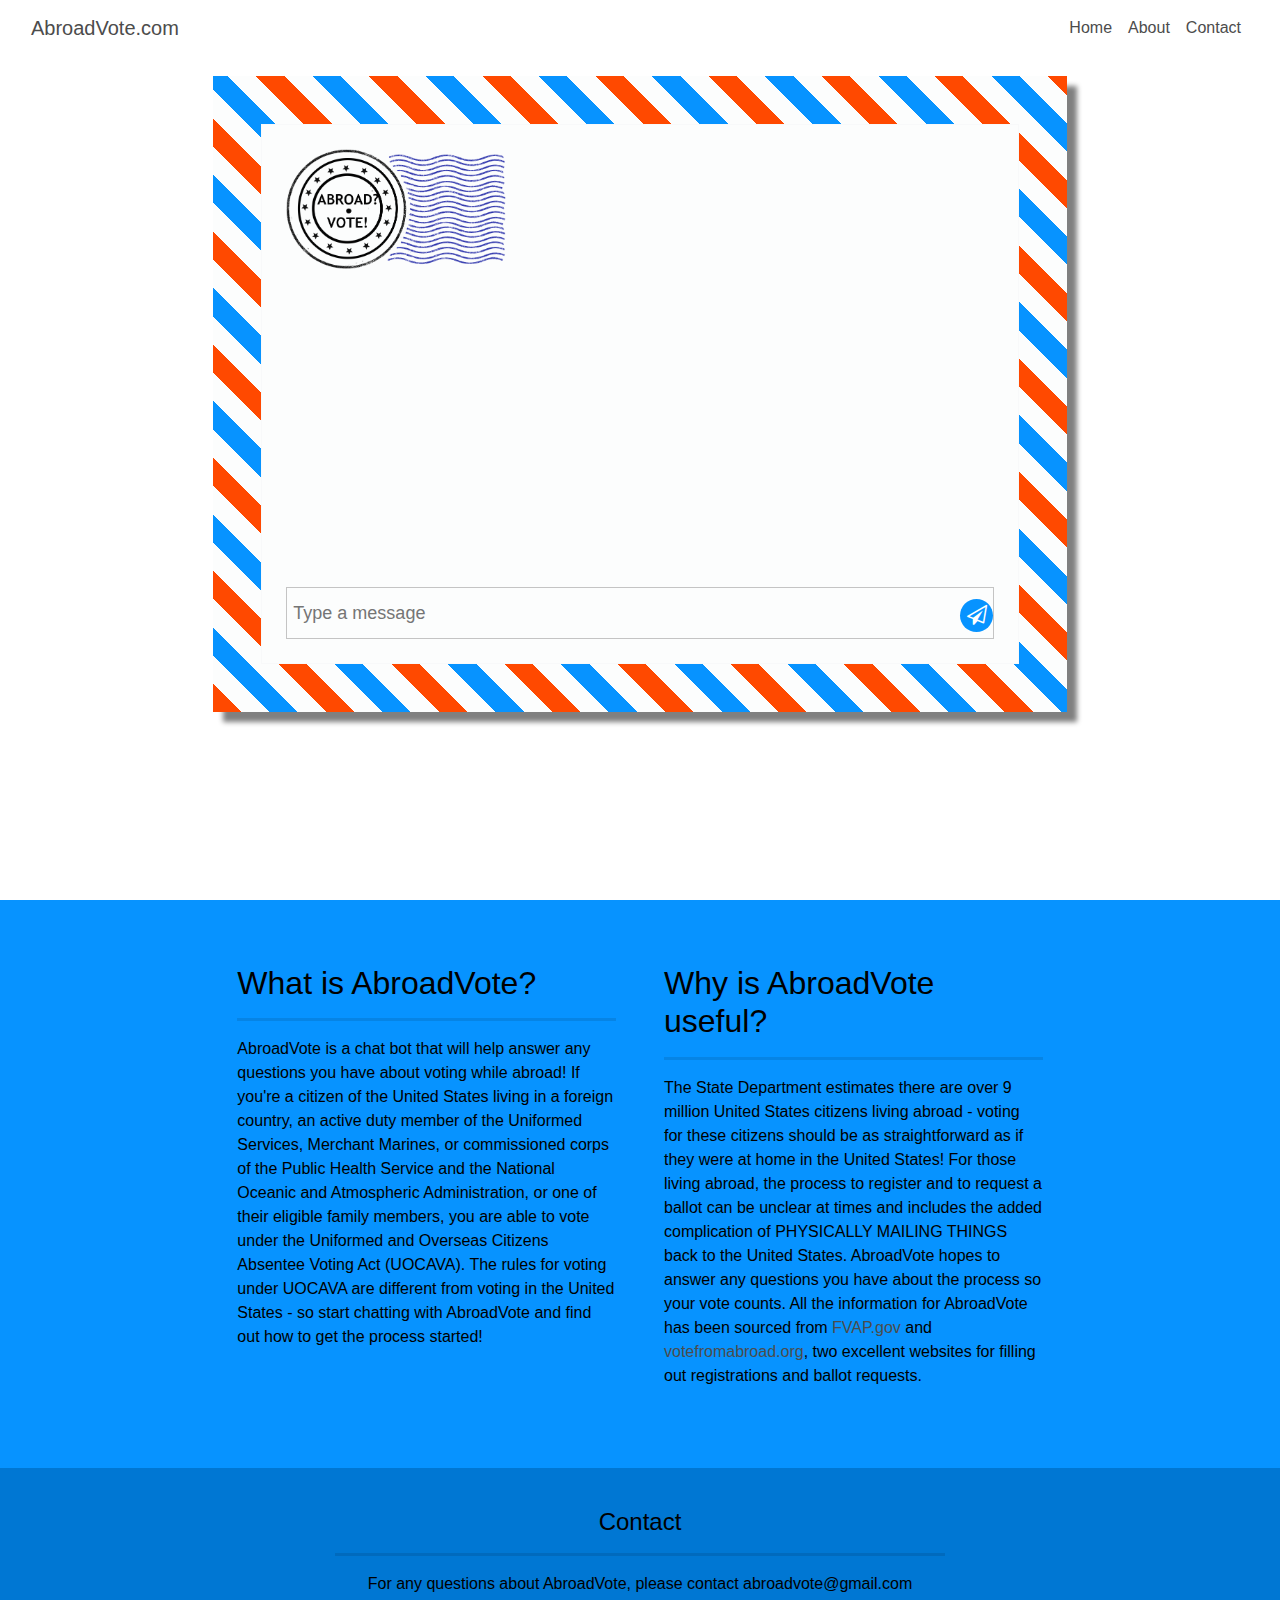
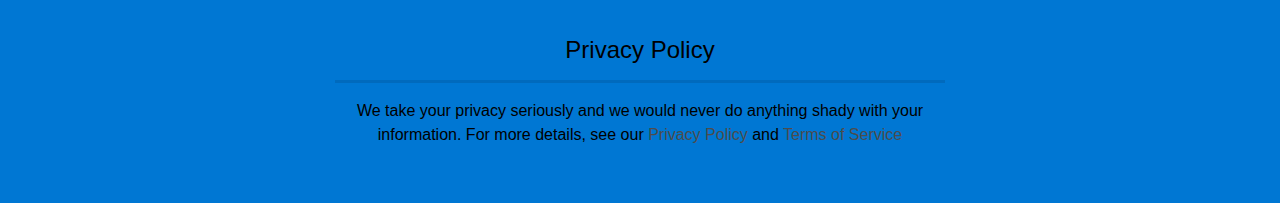
==== index.html @ 0e4887b6 "Add files via upload" ====
<!DOCTYPE html>
<html>
	<head>
		<title>Abroad-Vote</title>

		<meta charset="utf-8">
		<meta name="viewport" content="width=device-width, initial-scale=1">
		<link rel="stylesheet" href="https://maxcdn.bootstrapcdn.com/bootstrap/4.1.0/css/bootstrap.min.css">
		<script src="https://ajax.googleapis.com/ajax/libs/jquery/3.3.1/jquery.min.js"></script>
		<script src="https://cdnjs.cloudflare.com/ajax/libs/popper.js/1.14.0/umd/popper.min.js"></script>
		<script src="https://maxcdn.bootstrapcdn.com/bootstrap/4.1.0/js/bootstrap.min.js"></script>
		<link href="https://cdnjs.cloudflare.com/ajax/libs/font-awesome/4.7.0/css/font-awesome.css" type="text/css" rel="stylesheet">
		<link rel="stylesheet" type="text/css" href="av.css"/>
		<script src="app.js"></script>
	</head>

<body onload="getSession()">

<div class="container-fluid" id="background">

<nav class="navbar navbar-expand-lg" id="topper">
  <a class="navbar-brand" href="#">AbroadVote.com</a>
  <ul class="navbar-nav ml-auto">
  	<li class="nav-item active">
      <a href="#topper" class="nav-link">Home</a>
    </li>
    <li class="nav-item">
      <a href="#middle" class="nav-link">About</a>
    </li>
    <li class="nav-item">
      <a href="#bottom" class="nav-link">Contact</a>
    </li>
  </ul>
</nav>

	<div class="row">

		<div class="col-sm-2" id="sidebuffer">
		</div>
		<div class="col-sm-8 p-5 text-center" id="stripe-box">
			<div class="card text-left border-light" id="address-box">
  				<div class="card-body w-80 p-4" id="cardBody">
  				<img src="stampLogo3.png" alt="Abroad-Vote logo" width="220" height="120" id="logo">

<div class="container" id="messagingContainer">
<div id="chatbox">
	<div class="container" id="scrollWindow">
			<!--chatbot messages -->
			<table id="messageResponseTable">
           	</table>
    </div>
</div>
    <div class="container" id="inputContainer">
            <!--submit box -->
          <table id="bottomBox">
          <tr class="type_msg">
            <td id="input_msg_write">
              <input type="text" class="write_msg" id="textArea" data-output="" onfocus="this.value=''"" placeholder="Type a message" />
              <button id="myButton" class="msg_send_btn" onclick="getComments()" type="button"><i class="fa fa-paper-plane-o" aria-hidden="true"></i></button>
            </td>
          </tr>
          </table>
    </div>
          
</div>



  				</div>
			</div>
		</div>
		<div class="col-sm-2">
		</div>
	</div>
</div>

<div class="container-fluid" id="middle">
	<div class="row">
		<div class="col-sm-2">
		</div>
		<div class="col-sm-4 p-4" style="text-align: left">

    		<h2>What is AbroadVote?</h2>
    		<hr>
    		<p >AbroadVote is a chat bot that will help answer any questions you have about voting while abroad!  If you're a citizen of the United States living in a foreign country, an active duty member of the Uniformed Services, Merchant Marines, or commissioned corps of the Public Health Service and the National Oceanic and Atmospheric Administration, or one of their eligible family members, you are able to vote under the Uniformed and Overseas Citizens Absentee Voting Act (UOCAVA). The rules for voting under UOCAVA are different from voting in the United States - so start chatting with AbroadVote and find out how to get the process started! </p>
			
		</div>
		<div class="col-sm-4 p-4">

    		<h2>Why is AbroadVote useful?</h2>
    		<hr>
    		<p>The State Department estimates there are over 9 million United States citizens living abroad - voting for these citizens should be as straightforward as if they were at home in the United States! 

    		For those living abroad, the process to register and to request a ballot can be unclear at times and includes the added complication of PHYSICALLY MAILING THINGS back to the United States. AbroadVote hopes to answer any questions you have about the process so your vote counts. All the information for AbroadVote has been sourced from <a href="https://www.fvap.gov/">FVAP.gov</a> and <a href="https://www.votefromabroad.org/">votefromabroad.org</a>, two excellent websites for filling out registrations and ballot requests.</p>
			
		</div>
		<div class="col-sm-2">
		</div>
	</div>
</div>

<div class="container-fluid" id="bottom">
	<div class="row">

		<div class="col-sm-3 text-center">
		</div>

		<div class="col-sm-6 text-center">
			<div id="contact">
				<h4>Contact</h4>
				<hr>
				<p> For any questions about AbroadVote, please contact abroadvote@gmail.com </p>
			</div>
		</div>
		<div class="col-sm-3 text-center">
		</div>
	</div>
	<div class="row">

		<div class="col-sm-3 text-center">
		</div>

		<div class="col-sm-6 text-center">
			<div id="privacy">
				<h4>Privacy Policy</h4>
				<hr>
				<p>We take your privacy seriously and we would never do anything shady with your information. For more details, see our <a href="pp.html">Privacy Policy</a> and <a href="pp.html">Terms of Service</a></p>
			</div>
		</div>
		<div class="col-sm-3 text-center">
		</div>
	</div>
</div>

<script>
// Get the input field
var input = document.getElementById("textArea");
// Execute a function when the user releases a key on the keyboard
input.addEventListener("keyup", function(event) {
  // Cancel the default action, if needed
  event.preventDefault();
  // Number 13 is the "Enter" key on the keyboard
  if (event.keyCode === 13) {
    // Trigger the button element with a click
    document.getElementById("myButton").click();
  }

});
</script>

</body>
</html>
---- av.css ----
#stripe-box {
	background-image: repeating-linear-gradient(
		45deg,
		#FF4900,
		#FF4900 20px,
		#FCFDFD 20px,
		#FCFDFD 40px,
		#0793FF 40px,
		#0793FF 60px,
		#FCFDFD 60px, 
		#FCFDFD 80px
	);
	border-width: 10px;
	border-radius: 0px;
	margin-top: 20px;
	margin-bottom: 40px;
	width: 100%;
	height: 100%;
	box-shadow: 10px 10px 5px grey;
	position: relative;

}

#cardBody{
}

#address-box {
	position: relative;
	/*height: 560px;*/
	background: #FCFDFD;
	border-radius: 0px;
	border-color: #FCFDFD;
}

#footer {
	color: #4c4c4c;
	text-align: center;
	/*background: #E9F3F8;*/
}

#middle{
	color:black;
	/*height: 100vh;*/
	background: #0793FF;
	position: relative;
	padding-top: 40px;
	padding-bottom: 40px;
}

p a {
	color: #4c4c4c;
}

hr{
	border-width: 3px;
}

#bottom {
	background: #0077D3;
	color: black;
	/*height: 100vh;*/
	text-align: center;
	/*background: #E9F3F8;*/
	padding-top: 40px;
	padding-bottom: 40px;
}

#topper{
	color: #4c4c4c;
	/*background: #E9F3F8;*/
	font-family: "Trebuchet MS", Helvetica, sans-serif;
}

.navbar-brand {
	color: #4c4c4c;
}

.nav-link{
	color: #4c4c4c;
}

#background {
	background-image: url("map.jpg");
	background-size: cover;
	/*background: #E9F3F8;*/
	height: 100vh;
	min-height: 800px;
}

/*chat box*/

#messagingContainer { 
	margin-top: 20px;
	/*padding-left: 50px;
	padding-right: 50px;*/
	max-width: 100%;
	/*height: 370px;*/
	min-height: 350px;
	max-height: 370px;
	/*overflow: scroll;*/
	position: relative;
	/*border: 1px solid red;*/
	width: 100%;

}

#chatbox {
	overflow: none;
	position: relative;
	width: 100%
}

#scrollWindow{
	height: 310px;
	overflow: auto;
	position: absolute;
}

#messageResponseTable {
	/*border: 1px solid black;*/
	width: 100%;
	max-height: 310px;
	/*position: relative;*/
}

/* bot messages*/

 .received_withd_msg p {
  background: #ebebeb none repeat scroll 0 0;
  border-radius: 3px;
  color: #646464;
  font-size: 18px;
  padding: 5px 10px 5px 12px;
  max-width: 70%;
  margin-top: 10px; 
  margin-bottom: 5px;
  float: left;
}

/* user message*/

.sent_msg p {
  background: #0793FF none repeat scroll 0 0;
  border-radius: 3px;
  font-size: 18px;
  margin-top: 5px; 
  margin-bottom: 10px;
  color: #fff;
  padding: 5px 10px 5px 12px;
  max-width: 70%;
  text-align: right;
  float: right;
}

/* submit box*/

#bottomBox{
	position: absolute;
	bottom: 0;
	left: 0;
	width: 100%;
}

#input_msg_write input {
  background: rgba(0, 0, 0, 0) none repeat scroll 0 0;
  border: medium none;
  color: #4c4c4c;
  font-size: 18px;
  min-height: 48px;
  padding-left: 5px;
  width: 100%;
}

.type_msg {
	border: 1px solid #c4c4c4;
	border-radius: 5px;
	/*position: absolute;
	bottom: 0;*/
	width: 100%;
	align-content: center;
}

.msg_send_btn {
  background: #0793FF none repeat scroll 0 0;
  border: medium none;
  border-radius: 50%;
  color: #fff;
  cursor: pointer;
  font-size: 20px;
  height: 33px;
  position: absolute;
  padding-right: 5px;
  right: 0;
  top: 11px;
  width: 33px;
}

#row1{
	background:  #0793FF;
	padding-top: 40px;
}

#row2 {
	padding-top: 40px;
	padding-bottom: 40px;
	background:  #0077D3;
}

#head{
	background:  #0793FF;
}

#contact{
	margin-bottom: 40px;
}

h6 {
	text-decoration: underline;
}
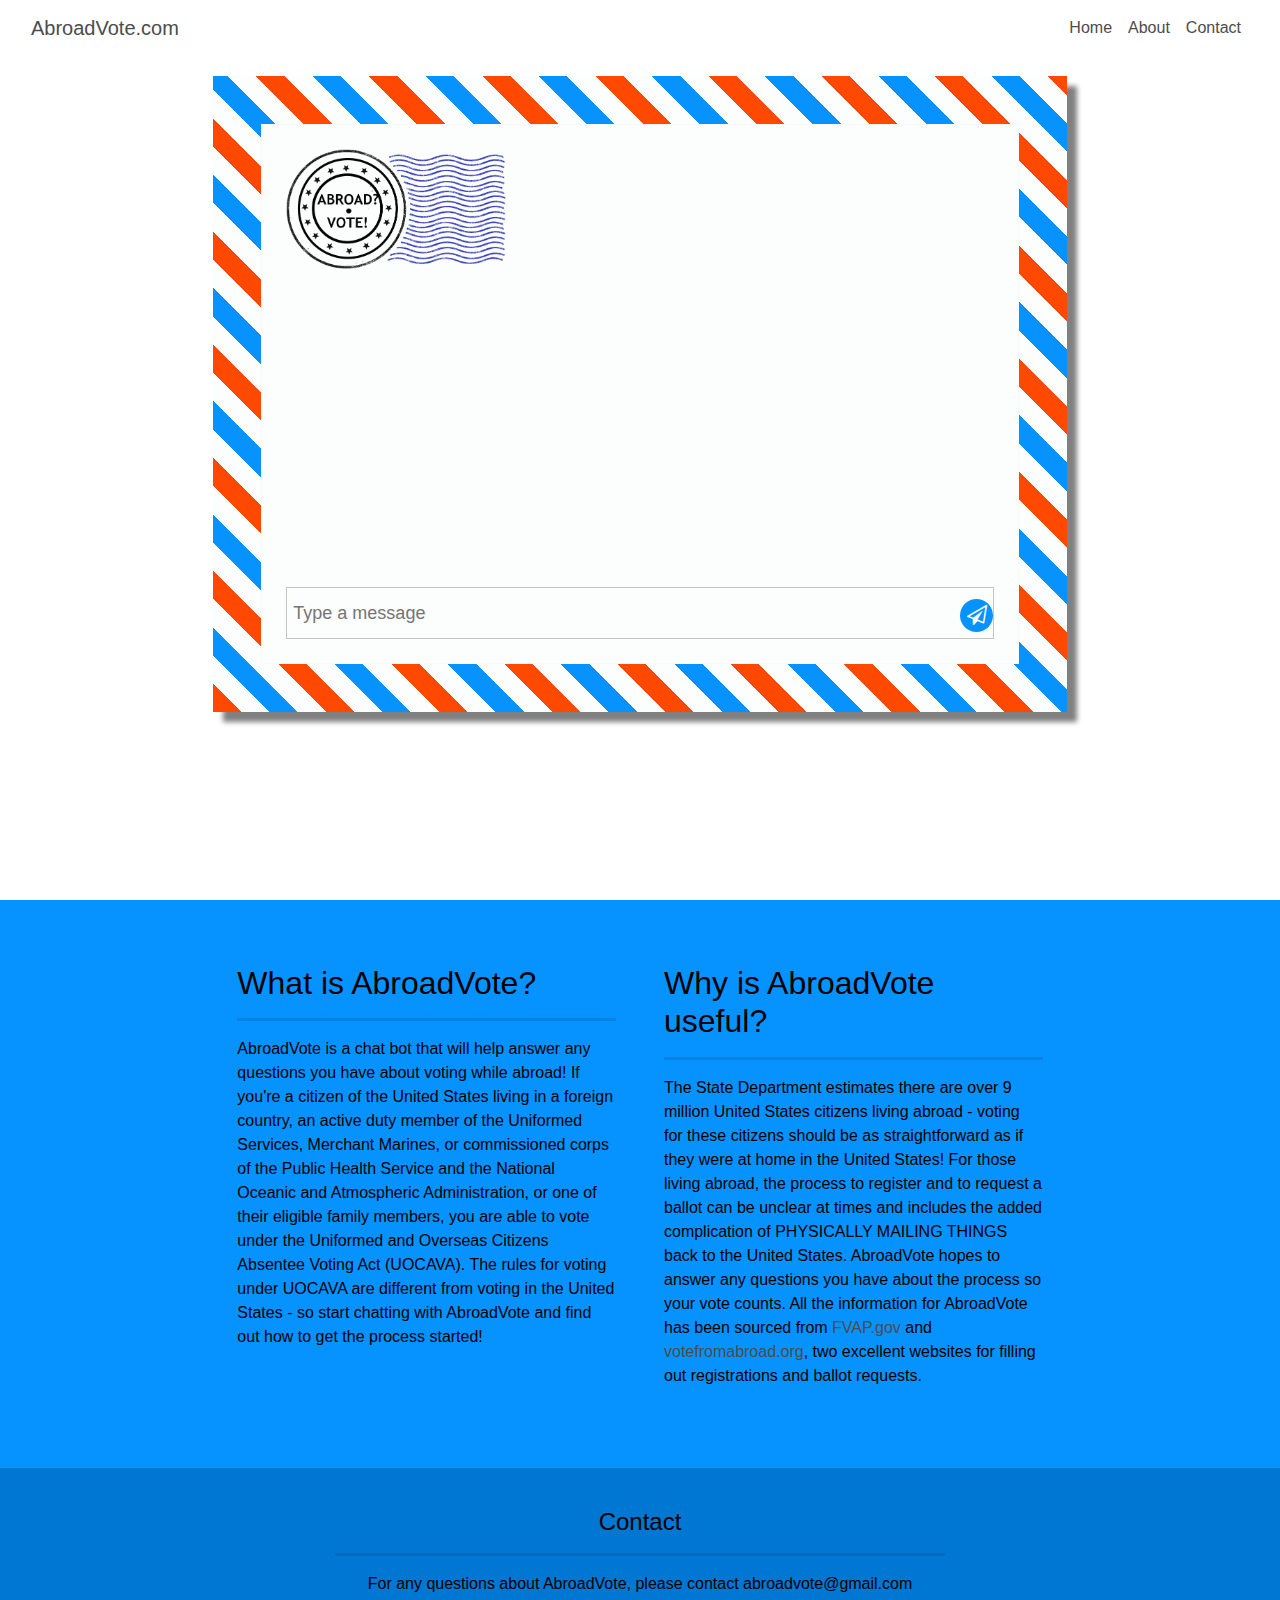
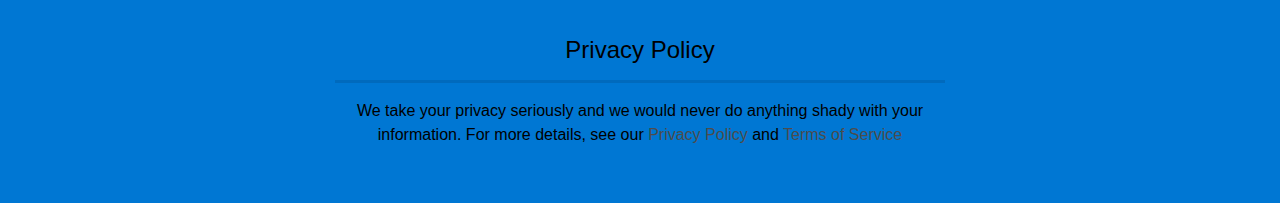
==== commit e7e1bf67: "Update index.html" ====
--- a/index.html
+++ b/index.html
@@ -40,7 +40,7 @@
 		<div class="col-sm-8 p-5 text-center" id="stripe-box">
 			<div class="card text-left border-light" id="address-box">
   				<div class="card-body w-80 p-4" id="cardBody">
-  				<img src="stampLogo3.png" alt="Abroad-Vote logo" width="220" height="120" id="logo">
+  				<img src="stamplogocopy.png" alt="Abroad-Vote logo" width="220" height="120" id="logo">
 
 <div class="container" id="messagingContainer">
 <div id="chatbox">
@@ -149,4 +149,4 @@
 </script>
 
 </body>
-</html>+</html>
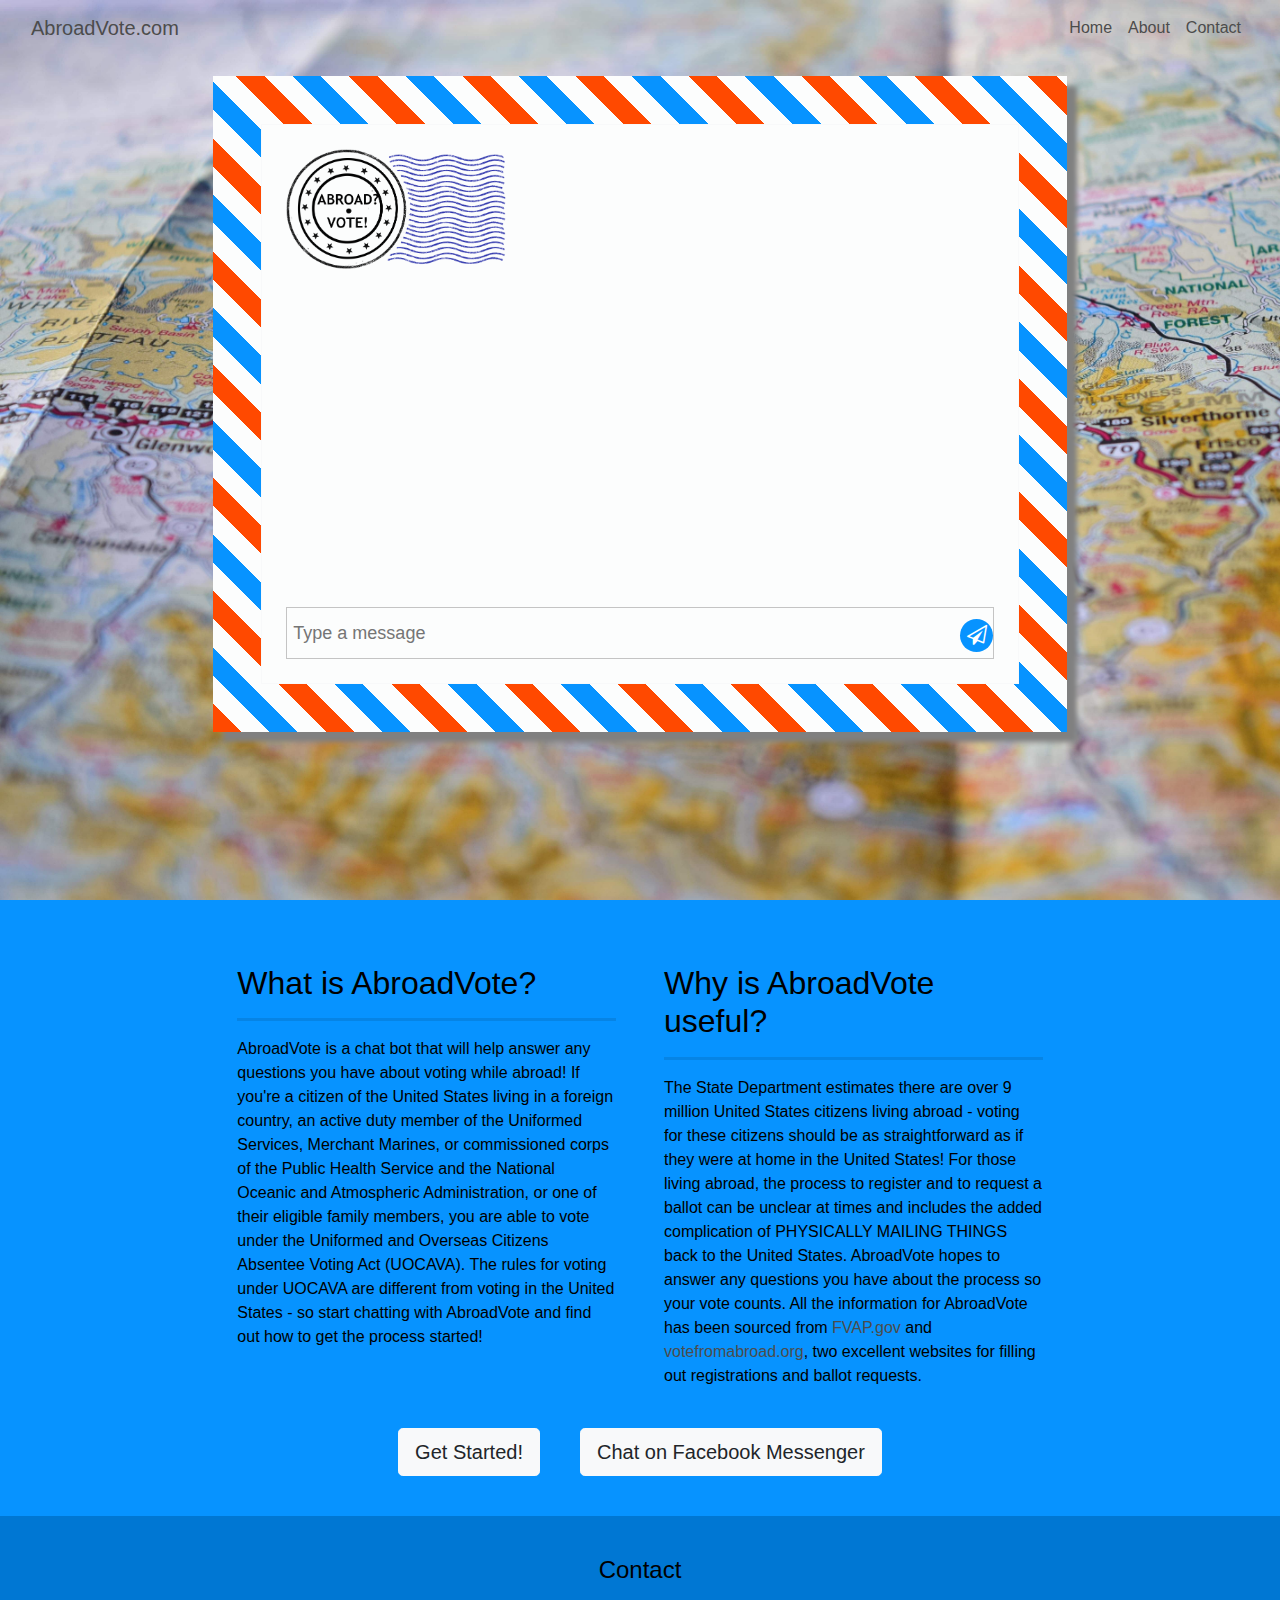
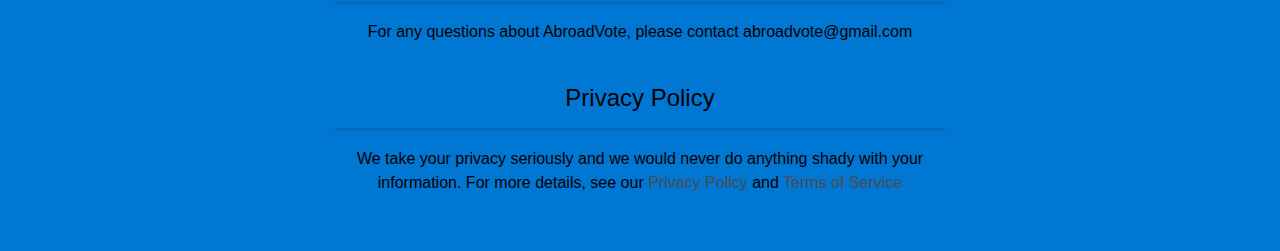
==== commit 9e736bf5: "added facebook icon" ====
--- a/index.html
+++ b/index.html
@@ -10,6 +10,7 @@
 		<script src="https://cdnjs.cloudflare.com/ajax/libs/popper.js/1.14.0/umd/popper.min.js"></script>
 		<script src="https://maxcdn.bootstrapcdn.com/bootstrap/4.1.0/js/bootstrap.min.js"></script>
 		<link href="https://cdnjs.cloudflare.com/ajax/libs/font-awesome/4.7.0/css/font-awesome.css" type="text/css" rel="stylesheet">
+		<link rel="stylesheet" href="https://use.fontawesome.com/releases/v5.6.3/css/all.css" integrity="sha384-UHRtZLI+pbxtHCWp1t77Bi1L4ZtiqrqD80Kn4Z8NTSRyMA2Fd33n5dQ8lWUE00s/" crossorigin="anonymous">
 		<link rel="stylesheet" type="text/css" href="av.css"/>
 		<script src="app.js"></script>
 	</head>
@@ -97,7 +98,20 @@
 		<div class="col-sm-2">
 		</div>
 	</div>
+
+
+<div class="d-flex justify-content-center" id="buttons">
+	<div class="row">
+	<a href="#topper" class="btn btn-light btn-lg" role="button">Get Started!</a>
+	<a href="https://www.facebook.com/Abroad-Vote-2105830022991638/?modal=composer&notif_id=1548520906841771&notif_t=aymt_upsell_tip" class="btn btn-light btn-lg" role="button"><i class="fab fa-facebook-messenger"></i> Chat on Facebook Messenger</a>
+	</div>
 </div>
+
+
+
+</div>
+
+
 
 <div class="container-fluid" id="bottom">
 	<div class="row">
--- a/av.css
+++ b/av.css
@@ -21,9 +21,6 @@
 
 }
 
-#cardBody{
-}
-
 #address-box {
 	position: relative;
 	/*height: 560px;*/
@@ -45,6 +42,18 @@
 	position: relative;
 	padding-top: 40px;
 	padding-bottom: 40px;
+}
+
+#buttons {
+	background: #0793FF;
+
+}
+
+.btn{
+	margin-left: 20px;
+	margin-right: 20px;
+	/*background: white;
+	color: black;*/
 }
 
 p a {
@@ -80,7 +89,7 @@
 }
 
 #background {
-	background-image: url("map.jpg");
+	background-image: url("mapcopy2.jpg");
 	background-size: cover;
 	/*background: #E9F3F8;*/
 	height: 100vh;
@@ -94,9 +103,9 @@
 	/*padding-left: 50px;
 	padding-right: 50px;*/
 	max-width: 100%;
-	/*height: 370px;*/
-	min-height: 350px;
-	max-height: 370px;
+	height: 370px;
+	/*min-height: 350px;
+	max-height: 370px;*/
 	/*overflow: scroll;*/
 	position: relative;
 	/*border: 1px solid red;*/
@@ -159,6 +168,7 @@
 	bottom: 0;
 	left: 0;
 	width: 100%;
+	margin-top: 5px;
 }
 
 #input_msg_write input {
@@ -207,7 +217,7 @@
 }
 
 #head{
-	background:  #0793FF;
+	background:  #0077D3;
 }
 
 #contact{
@@ -216,4 +226,12 @@
 
 h6 {
 	text-decoration: underline;
-}+}
+
+#pplogo{
+	margin-bottom: 40px;
+}
+
+.link {
+	color: blue;
+}
